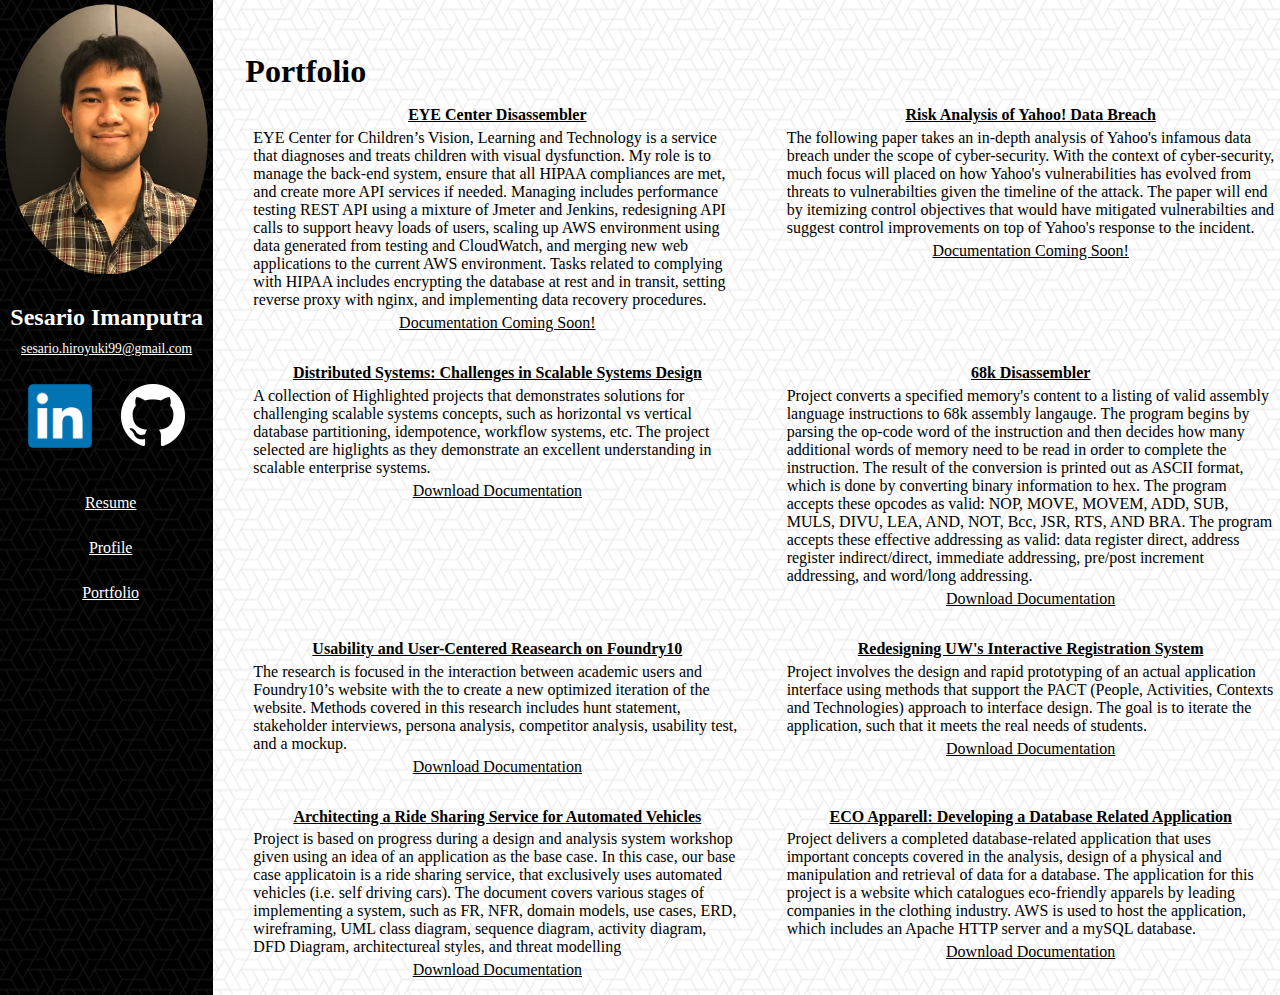
==== Portfolio/index.html @ 5387ee5e "updated portfolio and added new documents" ====
<!DOCTYPE html>
<html>
<head>
  <title>sesario</title>
  <meta name="viewport" content="width=device-width, initial-scale=1.0">
  <meta http-equiv="X-UA-Compatible" content="IE=edge,chrome=1">
  <meta name="HandheldFriendly" content="true">
  <link rel="stylesheet" type="text/css" href="./style.css">
  <script type="text/javascript" src = "code.js"> </script>
<link href="https://fonts.googleapis.com/css?family=Kosugi+Maru|Noto+Serif+JP|Roboto&display=swap" rel="stylesheet">
<body>
  <div class = "container">

    <div class = "textContainer">
      <div class = "mainP">
          <!-- <div class = "ProfPic"> <h1 style="color: white">profpic</h1> </div> -->
          <div><img class="ProfPic" src="ProfPic.jpg"/></div>
          <!-- <h1 style="color: white;"> pee </h1> -->
          <h1 style="color: white;" class = "navName"> Sesario Imanputra </h1>

          <p1 style="color: white;" class = "navEmail"> sesario.hiroyuki99@gmail.com </p1>

          <ul class = "navContact">
            <li> <a href="https://www.linkedin.com/in/sesari/"><img src="linkedin.png" style="width: 64px"/></a></li>
            <li> <a href="https://github.com/sesari99"><img src="github.png" style="width: 64px"/></a></li>
          </ul>

          <ul class = "main-nav">
            <li class="showResume"> <a href="https://sesari99.github.io/Resume" style="color:white">Resume</a></li>
            <li> <a href="https://sesari99.github.io/Resume/profile" style="color:white">Profile</a></li>
            <li> <a href="https://sesari99.github.io/Resume/Portfolio" style="color:white">Portfolio</a></li>
          </ul>

        </div>
      </div>

    <!-- <div class = "ResumeSection">
      <embed src="ResumeOct2020.pdf" type = "application/pdf" width="100%" height="100%"/>
    </div> -->
<!--
    <div class = "ProfileSection"  style="background-image: url('what-the-hex.png');">
      <h1 style="color: black;"class = "ProfileSectionTitle"> Profile </h1>
      <h2 style="color: black;"class = "ProfileSectionSubtitle"> Bio </h2>
      <p1 style="color: black;"class = "ProfileSectionTbox"> Born in Indonesia, went to high school in Qatar, and now currently studying in University of Washington - Bothell with the aim of obtaining a Bachelor of Science
    in Computer Science and Software Engineering. During my time studying the field of Computer Science and Software Engineering for over 4 years, I have grown a passion
    for the technicalities in the software industry, such as programming and structuring softwares. Recently, I have also grown a passion for the functionalities in software industry,
    specifically as a QA Analyst, after an internship experience with Accenture on a Data Migration Project. As an academic, I have opened up myself to many experiences, such as participating in
    international competitions, being the co-creator and vice president of a local Red Cross Club, and the aforementioned internship experience. With these experiences, I managed to enforce my
    soft skills in leadership, negotiation, public speaking, and communication while expanding my technical skill set of approaching and visualizing big data. Currently I have a year left
    before I obtain my degree. Yet, I have yet to find a field or topic of work that would immerse me as much equally as I would be when crafting music and videos during my leisure.
    Thus, although my academic goal is to get a degree, my personal goal is to find opportunities in which I can experience the different aspects of the industry.
 </p1>
      <h2 style="color: black;"class = "ProfileSectionSubtitle"> Education </h2>
      <ul class = "ProfileSectionTbox2">
        <li><img src="shoreline.png" style="width: 128px" class="pictureEdu" style="padding-bottom: 10px;"/>
          <ul class = "EduDescription">
              <li> Shoreline Community College </li>
              <li> June 2016 - June 2018 </li>
              <li> Associates of Arts </li>
              <li> Honors List: Winter 2018 </li>
          </ul>
        </li>
        <li><img src="UWB.png" style="width: 100px" class="pictureEdu"/>
          <ul class = "EduDescription">
            <li> University of Washington - Bothell </li>
            <li> September 2018 - December 2020 </li>
            <li> Bachelor of Science in Computer Science and Software Engineering </li>
            <li> Dean’s List: Spring 2019 </li>
            <li> achievements </li>
          </ul>
        </li>
      </ul>
    </div> -->
    <div  style="background-image: url('what-the-hex.png');">
       <h1 style="color: black;" class="portfolioWebTitle"> Portfolio </h1>
        <div class = "PortfolioSection">
          <div class = projectItem>
            <ul class = "projectList">
              <li class = "projectTitle">EYE Center Disassembler</li>
              <li class = "projectDescription">EYE Center for Children’s Vision, Learning and Technology is a service that diagnoses and
                                                    treats children with visual dysfunction. My role is to manage the back-end system, ensure that all
                                                    HIPAA compliances are met, and create more API services if needed. Managing includes
                                                    performance testing REST API using a mixture of Jmeter and Jenkins, redesigning API calls to
                                                    support heavy loads of users, scaling up AWS environment using data generated from testing
                                                    and CloudWatch, and merging new web applications to the current AWS environment. Tasks
                                                    related to complying with HIPAA includes encrypting the database at rest and in transit, setting
                                                    reverse proxy with nginx, and implementing data recovery procedures.</a></li>
                                                    <li class = "projectDocument"> <a href=""> Documentation Coming Soon!</a></li>
            </ul>
          </div>
          <div class = projectItem>
            <ul class = "projectList">
              <li class = "projectTitle">Risk Analysis of Yahoo! Data Breach</li>
              <li class = "projectDescription">The following paper takes an in-depth analysis of Yahoo's infamous data breach under the scope of cyber-security. With the context of cyber-security, much focus will placed on how Yahoo's vulnerabilities has evolved from threats to vulnerabilties given the timeline of the attack. The paper will end by itemizing control objectives that would have mitigated vulnerabilties and suggest control improvements on top of Yahoo's response to the incident.
              </a></li>
              <li class = "projectDocument"> <a href=""> Documentation Coming Soon!</a></li>
            </ul>
          </div>
          <div class = projectItem>
            <ul class = "projectList">
              <li class = "projectTitle">Distributed Systems: Challenges in Scalable Systems Design</li>
              <li class = "projectDescription">A collection of Highlighted projects that demonstrates solutions for challenging scalable systems concepts, such as horizontal vs vertical database partitioning, idempotence, workflow systems, etc. The project selected are higlights as they demonstrate an excellent understanding in scalable enterprise systems.</a></li>
              <li class = "projectDocument"> <a href="ScalableDesign_CaseStudies.pdf">Download Documentation</a></li>
            </ul>
          </div>
          <div class = projectItem>
            <ul class = "projectList">
              <li class = "projectTitle">68k Disassembler</li>
              <li class = "projectDescription"> Project converts a specified memory's content to a listing of valid assembly language instructions to 68k assembly langauge. The program begins by parsing the op-code word of the instruction and then decides how many additional words of memory need to be read in order to complete the instruction. The result of the conversion is printed out as ASCII format, which is done by converting binary information to hex. The program accepts these opcodes as valid: NOP, MOVE, MOVEM, ADD, SUB, MULS, DIVU, LEA, AND, NOT, Bcc, JSR, RTS, AND BRA. The program accepts these effective addressing as valid: data register direct, address register indirect/direct, immediate addressing, pre/post increment addressing, and word/long addressing.</a></li>
              <li class = "projectDocument"> <a href="422dDoc.pdf">Download Documentation</a></li>
            </ul>
          </div>
          <div class = projectItem>
            <ul class = "projectList">
              <li class = "projectTitle">Usability and User-Centered Reasearch on Foundry10</li>
              <li class = "projectDescription"> The research is focused in the interaction between academic users and Foundry10’s website with the to create a new optimized iteration of the website. Methods covered in this research includes hunt statement, stakeholder interviews, persona analysis, competitor analysis, usability test, and a mockup.</a></li>
              <li class = "projectDocument"> <a href="FoundDoc.pdf">Download Documentation</a></li>
            </ul>
          </div>
          <div class = projectItem>
            <ul class = "projectList">
              <li class = "projectTitle">Redesigning UW's Interactive Registration System</li>
              <li class = "projectDescription">Project involves the design and rapid prototyping of an actual application interface using methods that support the PACT (People, Activities, Contexts and Technologies) approach to interface design.  The goal is to iterate the application, such that it meets the real needs of students.</a></li>
              <li class = "projectDocument"> <a href="480Doc.pdf">Download Documentation</a></li>
            </ul>
          </div>
          <div class = projectItem>
            <ul class = "projectList">
              <li class = "projectTitle">Architecting a Ride Sharing Service for Automated Vehicles</li>
              <li class = "projectDescription">Project is based on  progress during a design and analysis system workshop given using an idea of an application as the base case. In this case, our base case applicatoin is a ride sharing service, that exclusively uses automated vehicles (i.e. self driving cars). The document covers various stages of implementing a system, such as FR, NFR, domain models, use cases, ERD, wireframing, UML class diagram, sequence diagram, activity diagram, DFD Diagram, architectureal styles, and threat modelling </a></li>
              <li class = "projectDocument" id="lastDoc"> <a href="370Doc.pdf">Download Documentation</a></li>
            </ul>
          </div>
          <div class = projectItem>
            <ul class = "projectList">
              <li class = "projectTitle">ECO Apparell: Developing a Database Related Application</li>
              <li class = "projectDescription">Project delivers a completed database-related application that uses important concepts covered in the analysis, design of a physical and manipulation and retrieval of data for a database. The application for this project is a website which catalogues eco-friendly apparels by leading companies in the clothing industry. AWS is used to host the application, which includes an Apache HTTP server and a mySQL database.</a></li>
              <li class = "projectDocument"> <a href="dbDoc.pdf">Download Documentation</a></li>
            </ul>
          </div>
        </div>
    </div>

    <!-- <div class = "SkillSection">
    <h1 style="color: black;"> Sesario Imanputra </h1>
    </div> -->

    <!-- <div class = "ExperienceSection">
    <h1 style="color: black;"> Sesario Imanputra </h1>
    </div> -->



  </div>

  <div class = "footer">
    <div class = "mobNav">
        <p1 style="color: white;" class = "mobNavText" id="showresuume"> <a href="https://sesari99.github.io/Resume/"> Resume </a> </p1>
        <p1 class="mobNavText" id="dlresuume"> <a href="ResumeOct2020.docx" style="color:white">Resume</a></p1>
        <p1 style="color: white;" class = "mobNavText"> <a href="https://sesari99.github.io/Resume/profile"> Profile </a> </p1>
        <p1 style="color: white;" class = "mobNavText"> <a href="https://sesari99.github.io/Resume/Portfolio"> Portfolio </a> </p1>
    </div>
  </div>


</body>
</html>
---- Portfolio/style.css ----
/* GENERAL  */
body
{
  margin: 0%;
  padding: 0%;
}

a
{
  color: inherit;
}

h1,h2,h3
{
  padding: 0;
  margin: 0;
  margin-top: 5%;
}

.container
{
  display: grid;
  grid-template-columns: 1fr 5fr;
  text-align: left;
  width: auto;
  height: auto;
  height: 100vh;
}

.textContainer
{
  height: 100vh auto;
  width: auto;
  background-image: url('what-the-hex-dark.png');
  height: auto;
  width: auto;
}

.mainP
{
  display: grid;
  grid-template-columns: 1/-1;
  grid-template-rows: 0fr 0.1fr 0.1fr 0.1fr 0.1fr 0.2fr
  height: auto;
  width: auto;
  text-align: center;
  grid-gap: 2%;
}

.ProfPic{
  object-fit: cover;
  width: 95%;
  -webkit-border-radius: 100%;
  padding: 2%;
}

.navName
{
  display: flex;
  font-size: 150%;
  align-content: center;
  justify-content: center;
  font-weight: bold;
}

.navEmail
{
  display: flex;
  font-size: 85%;
  align-content: center;
  justify-content: center;
  text-decoration-line: underline;
}

.navPhone
{
  display: flex;
  font-size: 85%;
  align-content: center;
  justify-content: center;
  margin-top: 1%;
}

.navContact
{
  display: flex;
  list-style: none;
  flex-wrap: wrap;
  flex-direction: row;
  justify-content: space-evenly;
  padding: 0;

  /* display: grid;
  list-style: none;
  grid-template-columns: 1fr 1fr;
  padding-left: 15%;
  padding-right: 10%; */
}


.main-nav
{
  display: grid;
  list-style: none;
  grid-template-rows: 1fr 1fr 1fr;
  grid-template-columns: 1/-1;
  grid-gap: 50%;
  margin-right: 15%;
  height: auto;
}

.ProfileSection
{
  display: grid;
  grid-template-columns: 1/-1;
  grid-template-rows: 0.1fr 0.1fr 0.5fr 0.1fr 0.6fr;
  height: 100vh auto;
  width: auto;
}

.ProfileSectionTitle
{
  margin-top: 3%;
  text-indent: 5%;
  text-decoration-line: underline;
  font-weight: bold;
}

.ProfileSectionSubtitle
{
  text-indent: 10%;
  text-decoration-line: underline;
}

.ProfileSectionTbox
{
  margin-left: 10%;
}

.ProfileSectionTbox2
{
  display: flex;
  list-style: none;
  align-items: flex-start;
  justify-content: flex-start;
  align-content: flex-start;
  /* grid-template-columns: 1fr 1fr; */
  flex-direction: row;
  flex-wrap: wrap;
  justify-content: space-evenly;
  flex-wrap: wrap;
  text-align: center;
  /* grid-template-rows: 1fr 0.1fr 0.1fr 0.1fr 0.1fr 0.1fr; */
}

.pictureEdu
{
}

.EduDescription
{
  list-style: none;
  padding: 0;
  /* text-align:center; */
}

.PortfolioSection
{
  display: grid;
  grid-template-columns: 1fr 1fr;
  grid-template-rows: 0.5fr 0.5fr 0.5fr;
}

.projectItem
{
  display: flex;
  flex-wrap: wrap;
  flex-direction: row;
  justify-content: center;
  text-align: center;
  margin-right: 1%;
}

.projectList
{
  list-style: none;
}

.projectTitle
{
  font-weight: bold;
  text-decoration: underline;
}

.projectDescription
{
  text-align: left;
  margin-top: 1%;
  margin-bottom: 1%;
}

.projectDocument
{

}

.portfolioWebTitle
{
  text-indent: 3%;
}

.footer
{
  display: none;
}

#dlresuume
{
  display: none;
}


@media only screen
  and (max-device-height: 414px)
  and (max-device-width: 812px)
  and (orientation: landscape)
  and (-webkit-min-device-pixel-ratio: 1) {
/*
    .ProfileSection
    {
      display: grid;
      grid-template-columns: 1/-1;
      grid-template-rows: 0.1fr 0.1fr 0.5fr 0.1fr 0.6fr;
      height: 100vh auto;
      width: auto;
    } */

    .container
    {
      display: grid;
      grid-template-columns: 1fr;
      text-align: left;
      width: auto;
      height: auto;
      height: 100vh;
    }

    .mainP
    {
      display: none;
    }

    .EduDescription
    {
      padding-bottom: 20%;
    }

    .footer
    {
      display: grid;
      position: fixed;
      bottom: 0;
      color: white;
      width: 260vh;
      height: 10vh;
      background-image: url('what-the-hex-dark.png');
    }

    .mobNav
    {
      display: grid;
      margin-left: 6%;
      margin-right: 1%;
      margin-top: 1%;
      margin-bottom: 1%;
      grid-template-columns: 0.1fr 0.1fr 0.1fr;
      grid-gap: 23%;
      font-size: 100%;
    }

    #dlresuume
    {
      display: inherit;
    }

    #showresuume
    {
      display: none;
    }

    #lastDoc
    {
      padding-bottom: 20%;
    }

}

@media only screen
  and (max-device-height: 812px)
  and (max-device-width: 414px)
  and (orientation: portrait)
  and (-webkit-min-device-pixel-ratio: 1) {
    .container
    {
      display: grid;
      grid-template-columns: 1fr;
      text-align: left;
      width: auto;
      height: auto;
      height: 100vh;
    }

    .mainP
    {
      display: none;
    }

    .EduDescription
    {
      padding-bottom: 20%;
    }


    .footer
    {
      display: grid;
      position: fixed;
      bottom: 0;
      color: white;
      width: 100vh;
      height: 5vh;
      background-image: url('what-the-hex-dark.png');
    }

    .mobNav
    {
      display: grid;
      margin-left: 4%;
      margin-right: 1%;
      margin-top: 1%;
      margin-bottom: 1%;
      grid-template-columns: 0.1fr 0.1fr 0.1fr;
      grid-gap: 9%;
      font-size: 100%;
    }

    #dlresuume
    {
      display: inherit;
    }

    #showresuume
    {
      display: none;
    }

    #lastDoc
    {
      padding-bottom: 20%;
    }

}
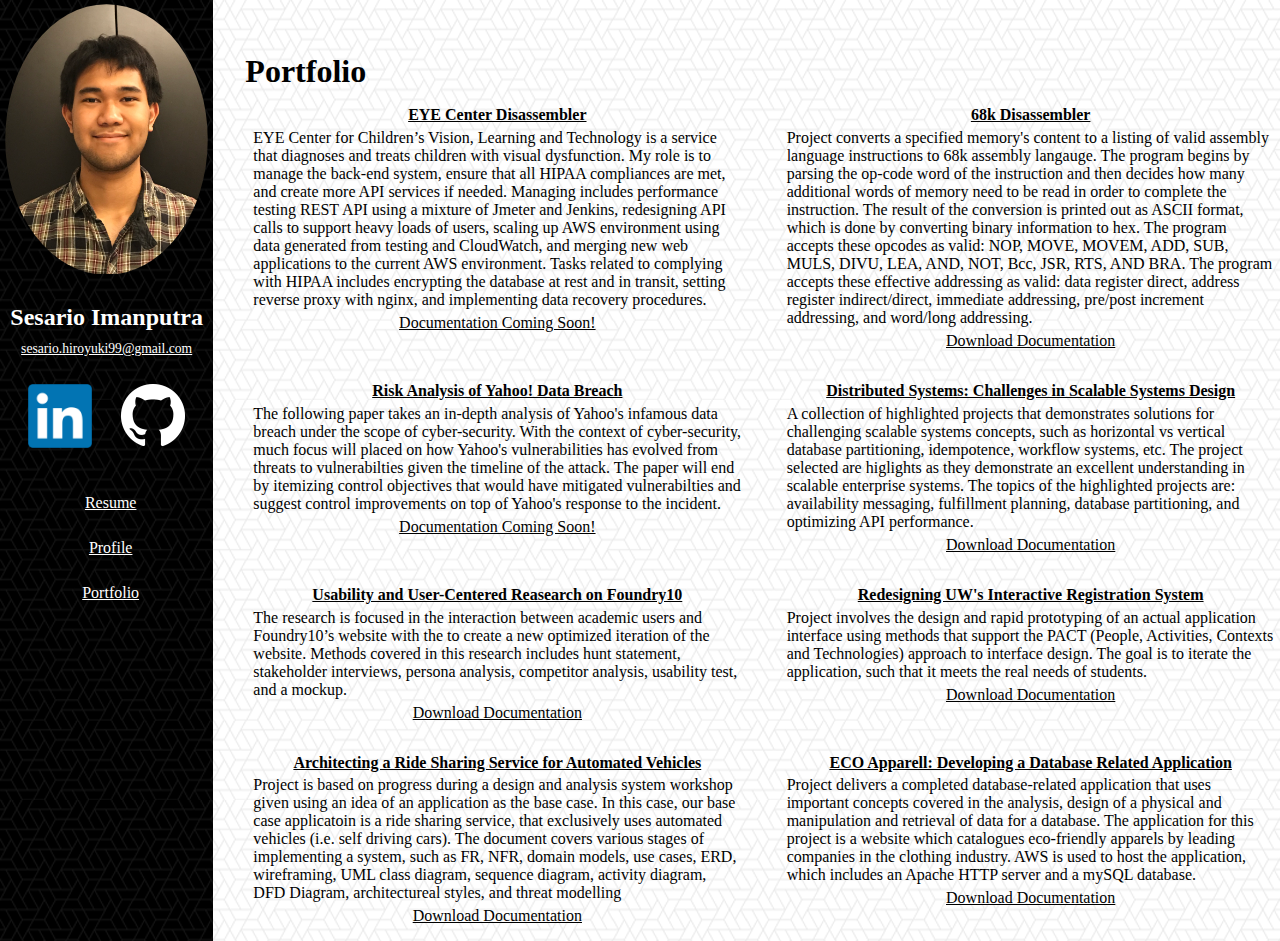
==== commit 7e6f3d1f: "updated portfolio" ====
--- a/Portfolio/index.html
+++ b/Portfolio/index.html
@@ -90,6 +90,13 @@
           </div>
           <div class = projectItem>
             <ul class = "projectList">
+              <li class = "projectTitle">68k Disassembler</li>
+              <li class = "projectDescription"> Project converts a specified memory's content to a listing of valid assembly language instructions to 68k assembly langauge. The program begins by parsing the op-code word of the instruction and then decides how many additional words of memory need to be read in order to complete the instruction. The result of the conversion is printed out as ASCII format, which is done by converting binary information to hex. The program accepts these opcodes as valid: NOP, MOVE, MOVEM, ADD, SUB, MULS, DIVU, LEA, AND, NOT, Bcc, JSR, RTS, AND BRA. The program accepts these effective addressing as valid: data register direct, address register indirect/direct, immediate addressing, pre/post increment addressing, and word/long addressing.</a></li>
+              <li class = "projectDocument"> <a href="422dDoc.pdf">Download Documentation</a></li>
+            </ul>
+          </div>
+          <div class = projectItem>
+            <ul class = "projectList">
               <li class = "projectTitle">Risk Analysis of Yahoo! Data Breach</li>
               <li class = "projectDescription">The following paper takes an in-depth analysis of Yahoo's infamous data breach under the scope of cyber-security. With the context of cyber-security, much focus will placed on how Yahoo's vulnerabilities has evolved from threats to vulnerabilties given the timeline of the attack. The paper will end by itemizing control objectives that would have mitigated vulnerabilties and suggest control improvements on top of Yahoo's response to the incident.
               </a></li>
@@ -99,15 +106,8 @@
           <div class = projectItem>
             <ul class = "projectList">
               <li class = "projectTitle">Distributed Systems: Challenges in Scalable Systems Design</li>
-              <li class = "projectDescription">A collection of Highlighted projects that demonstrates solutions for challenging scalable systems concepts, such as horizontal vs vertical database partitioning, idempotence, workflow systems, etc. The project selected are higlights as they demonstrate an excellent understanding in scalable enterprise systems.</a></li>
+              <li class = "projectDescription">A collection of highlighted projects that demonstrates solutions for challenging scalable systems concepts, such as horizontal vs vertical database partitioning, idempotence, workflow systems, etc. The project selected are higlights as they demonstrate an excellent understanding in scalable enterprise systems. The topics of the highlighted projects are: availability messaging, fulfillment planning, database partitioning, and optimizing API performance.</a></li>
               <li class = "projectDocument"> <a href="ScalableDesign_CaseStudies.pdf">Download Documentation</a></li>
-            </ul>
-          </div>
-          <div class = projectItem>
-            <ul class = "projectList">
-              <li class = "projectTitle">68k Disassembler</li>
-              <li class = "projectDescription"> Project converts a specified memory's content to a listing of valid assembly language instructions to 68k assembly langauge. The program begins by parsing the op-code word of the instruction and then decides how many additional words of memory need to be read in order to complete the instruction. The result of the conversion is printed out as ASCII format, which is done by converting binary information to hex. The program accepts these opcodes as valid: NOP, MOVE, MOVEM, ADD, SUB, MULS, DIVU, LEA, AND, NOT, Bcc, JSR, RTS, AND BRA. The program accepts these effective addressing as valid: data register direct, address register indirect/direct, immediate addressing, pre/post increment addressing, and word/long addressing.</a></li>
-              <li class = "projectDocument"> <a href="422dDoc.pdf">Download Documentation</a></li>
             </ul>
           </div>
           <div class = projectItem>
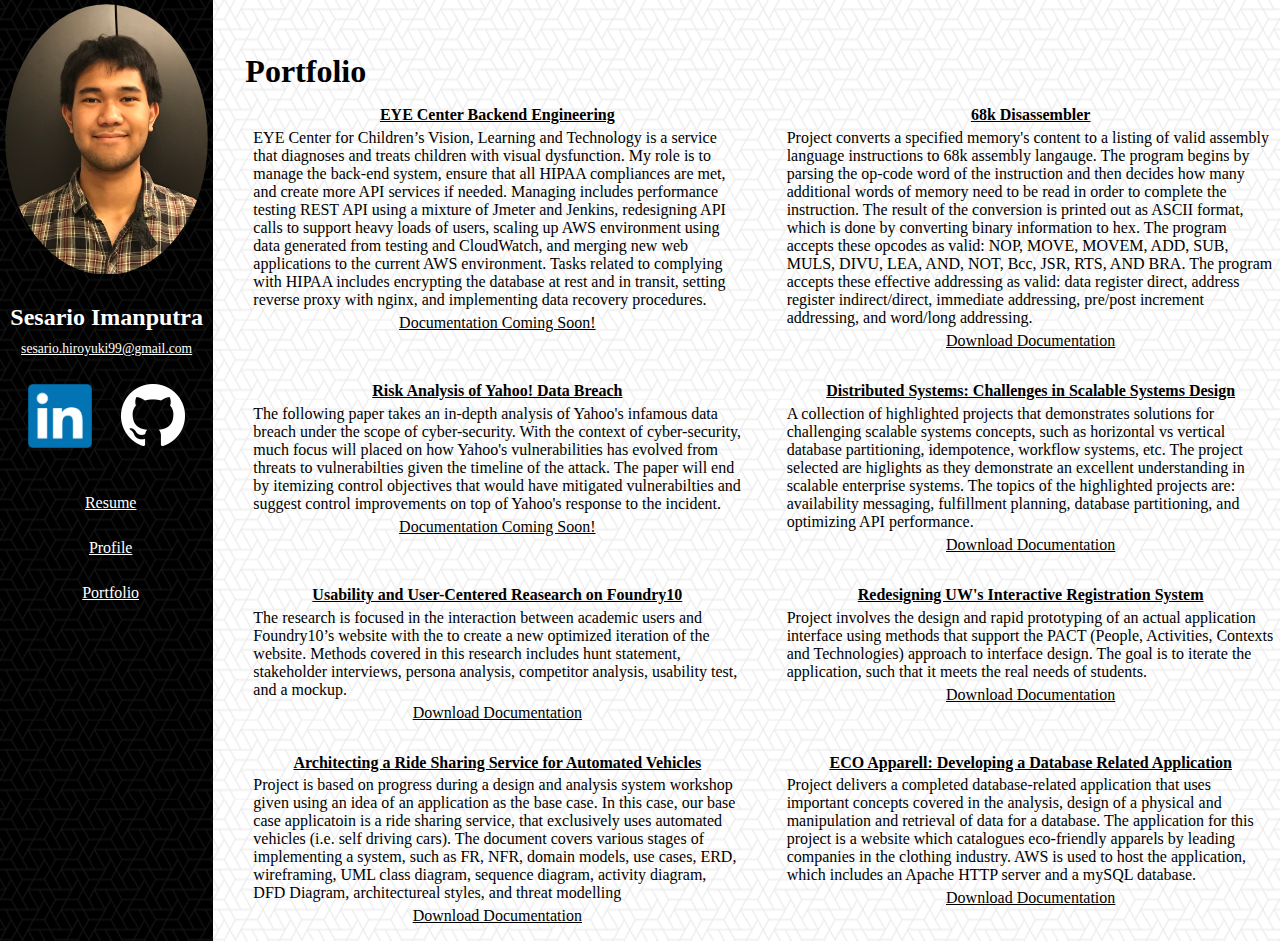
==== commit 6b89c4eb: "updated eye title" ====
--- a/Portfolio/index.html
+++ b/Portfolio/index.html
@@ -76,7 +76,7 @@
         <div class = "PortfolioSection">
           <div class = projectItem>
             <ul class = "projectList">
-              <li class = "projectTitle">EYE Center Disassembler</li>
+              <li class = "projectTitle">EYE Center Backend Engineering</li>
               <li class = "projectDescription">EYE Center for Children’s Vision, Learning and Technology is a service that diagnoses and
                                                     treats children with visual dysfunction. My role is to manage the back-end system, ensure that all
                                                     HIPAA compliances are met, and create more API services if needed. Managing includes
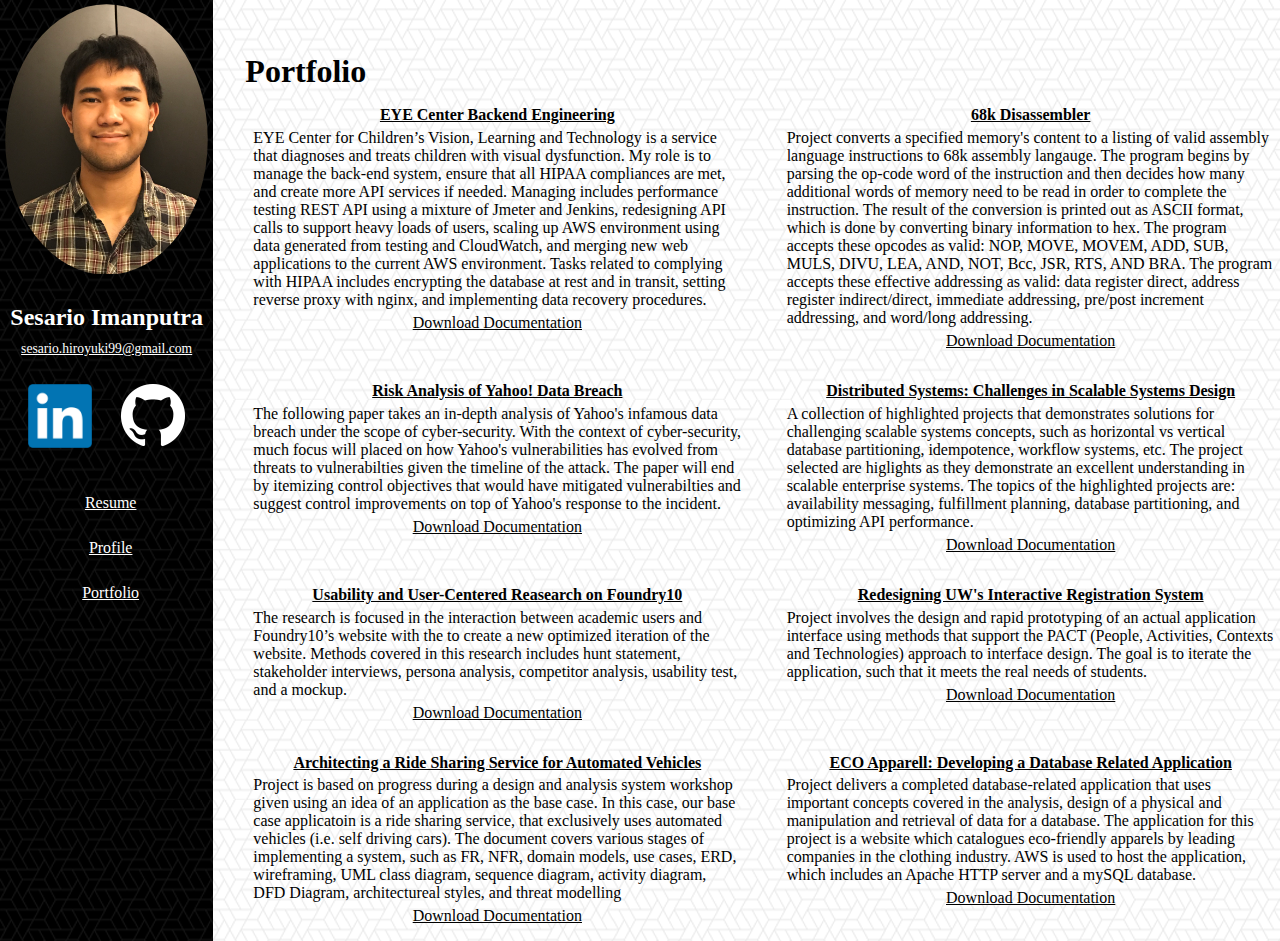
==== commit d11580db: "updated documentation" ====
--- a/Portfolio/index.html
+++ b/Portfolio/index.html
@@ -85,7 +85,7 @@
                                                     and CloudWatch, and merging new web applications to the current AWS environment. Tasks
                                                     related to complying with HIPAA includes encrypting the database at rest and in transit, setting
                                                     reverse proxy with nginx, and implementing data recovery procedures.</a></li>
-                                                    <li class = "projectDocument"> <a href=""> Documentation Coming Soon!</a></li>
+                                                    <li class = "projectDocument"> <a href="PresentationCapstone.pptx">Download Documentation</a></li>
             </ul>
           </div>
           <div class = projectItem>
@@ -100,7 +100,7 @@
               <li class = "projectTitle">Risk Analysis of Yahoo! Data Breach</li>
               <li class = "projectDescription">The following paper takes an in-depth analysis of Yahoo's infamous data breach under the scope of cyber-security. With the context of cyber-security, much focus will placed on how Yahoo's vulnerabilities has evolved from threats to vulnerabilties given the timeline of the attack. The paper will end by itemizing control objectives that would have mitigated vulnerabilties and suggest control improvements on top of Yahoo's response to the incident.
               </a></li>
-              <li class = "projectDocument"> <a href=""> Documentation Coming Soon!</a></li>
+              <li class = "projectDocument"> <a href="CSS310.docx">Download Documentation</a></li>
             </ul>
           </div>
           <div class = projectItem>
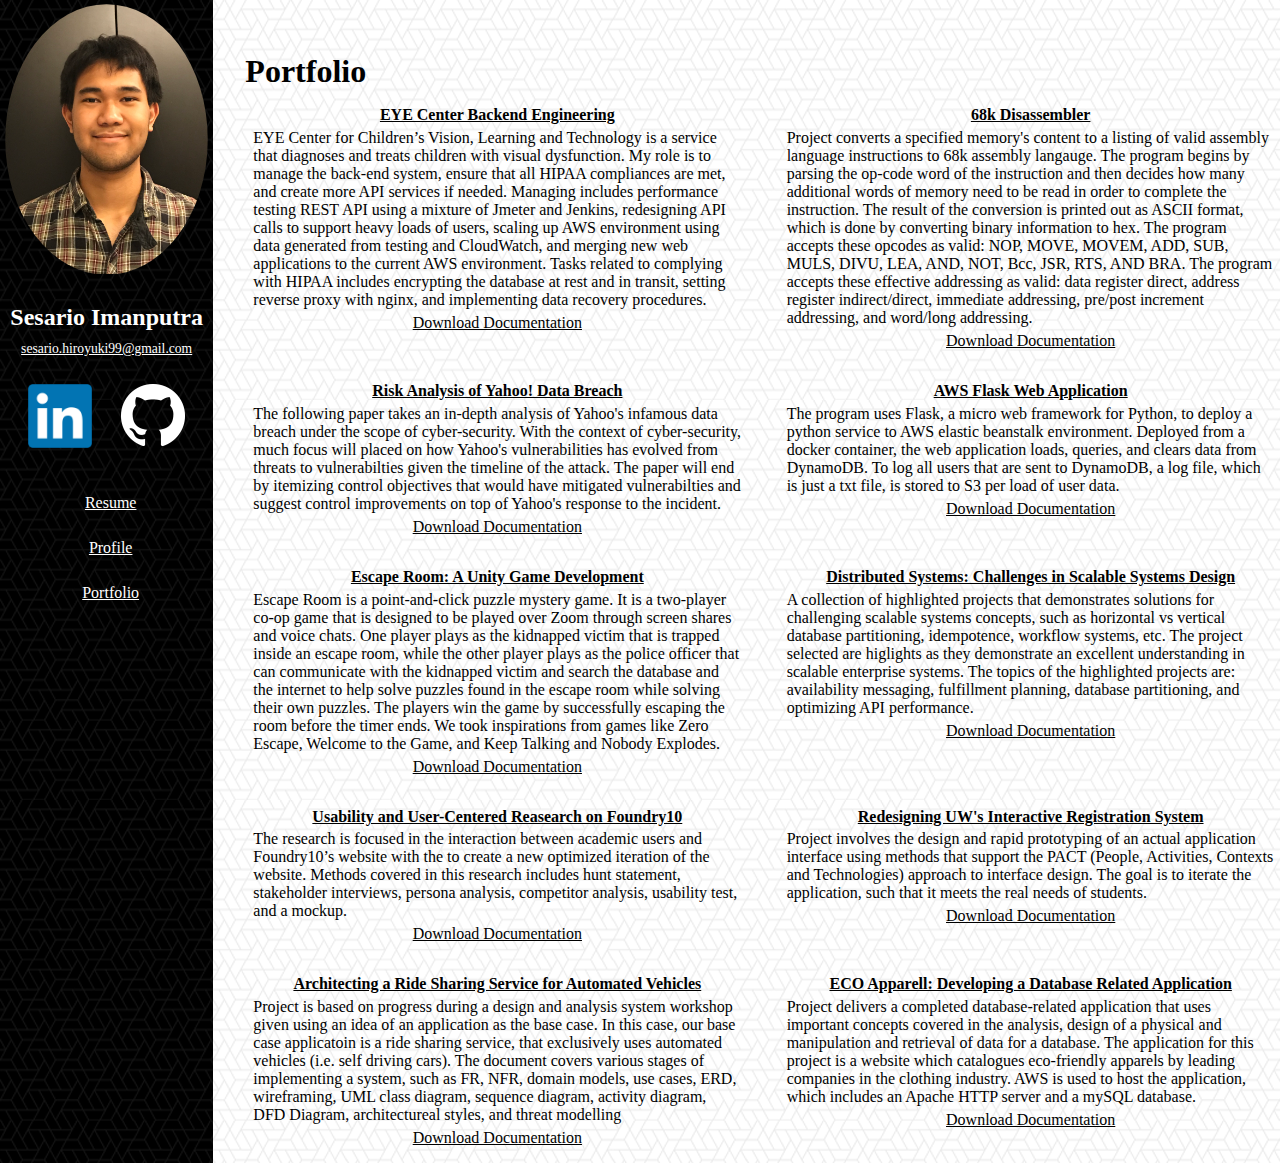
==== commit 113d3b54: "adde two new thangs" ====
--- a/Portfolio/index.html
+++ b/Portfolio/index.html
@@ -105,6 +105,22 @@
           </div>
           <div class = projectItem>
             <ul class = "projectList">
+              <li class = "projectTitle">AWS Flask Web Application</li>
+              <li class = "projectDescription">The program uses Flask, a micro web framework for Python, to deploy a python service to AWS elastic beanstalk environment. Deployed from a docker container, the web application loads, queries, and clears data from DynamoDB. To log all users that are sent to DynamoDB, a log file, which is just a txt file, is stored to S3 per load of user data.
+              </a></li>
+              <li class = "projectDocument"> <a href="Program4Report_Imanputra">Download Documentation</a></li>
+            </ul>
+          </div>
+          <div class = projectItem>
+            <ul class = "projectList">
+              <li class = "projectTitle">Escape Room: A Unity Game Development</li>
+              <li class = "projectDescription">Escape Room is a point-and-click puzzle mystery game. It is a two-player co-op game that is designed to be played over Zoom through screen shares and voice chats. One player plays as the kidnapped victim that is trapped inside an escape room, while the other player plays as the police officer that can communicate with the kidnapped victim and search the database and the internet to help solve puzzles found in the escape room while solving their own puzzles. The players win the game by successfully escaping the room before the timer ends. We took inspirations from games like Zero Escape, Welcome to the Game, and Keep Talking and Nobody Explodes.
+              </a></li>
+              <li class = "projectDocument"> <a href="https://css385team2.wordpress.com/">Download Documentation</a></li>
+            </ul>
+          </div>
+          <div class = projectItem>
+            <ul class = "projectList">
               <li class = "projectTitle">Distributed Systems: Challenges in Scalable Systems Design</li>
               <li class = "projectDescription">A collection of highlighted projects that demonstrates solutions for challenging scalable systems concepts, such as horizontal vs vertical database partitioning, idempotence, workflow systems, etc. The project selected are higlights as they demonstrate an excellent understanding in scalable enterprise systems. The topics of the highlighted projects are: availability messaging, fulfillment planning, database partitioning, and optimizing API performance.</a></li>
               <li class = "projectDocument"> <a href="ScalableDesign_CaseStudies.pdf">Download Documentation</a></li>
